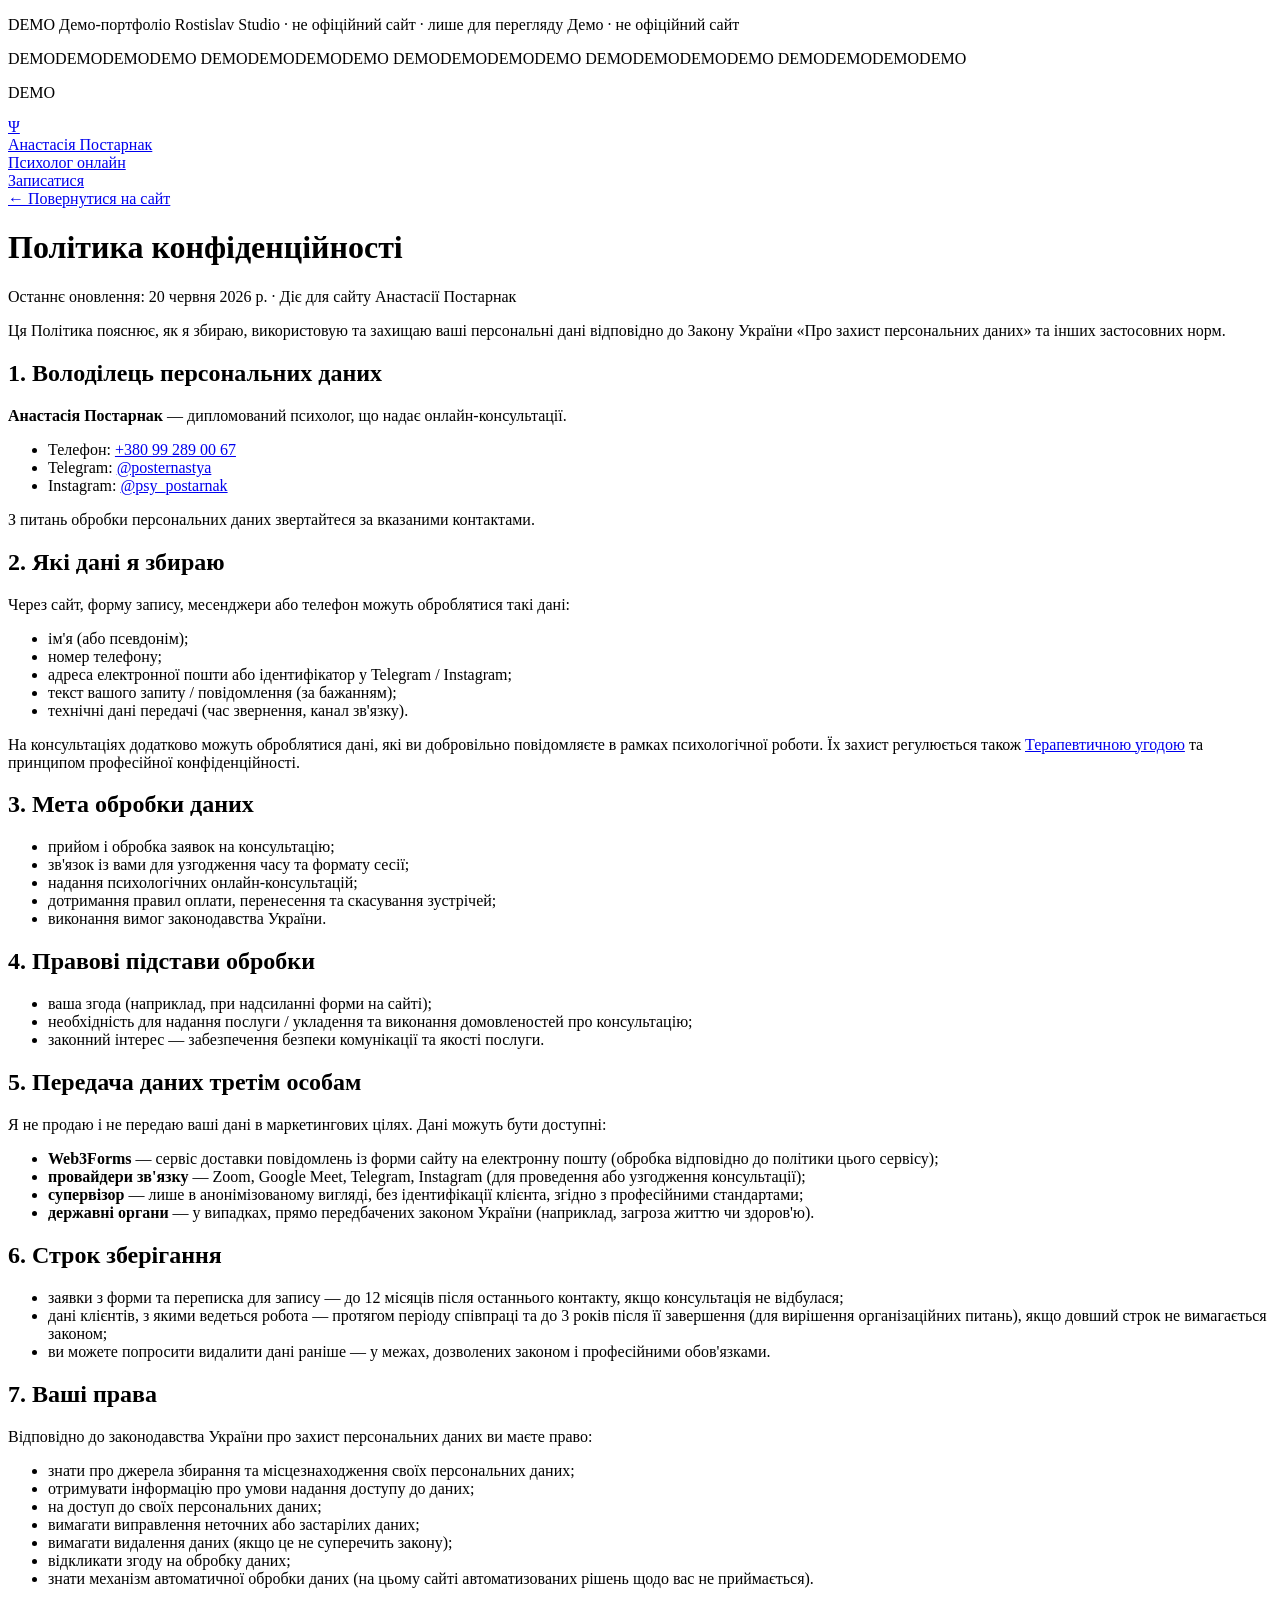
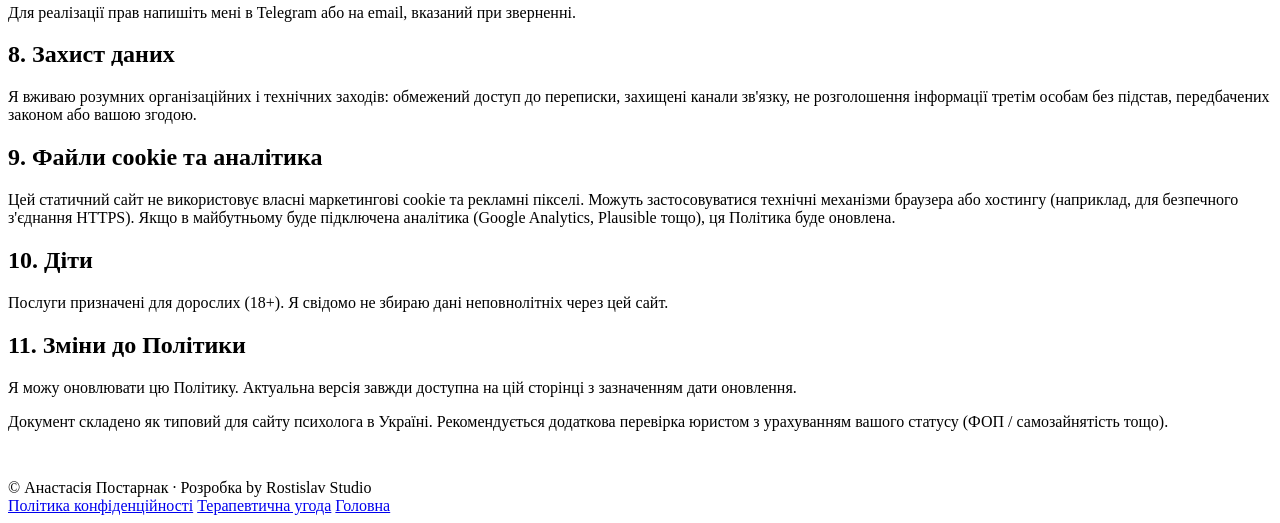
==== polityka-konfidentsiynosti.html @ f5be7ec6 "first psi" ====
<!DOCTYPE html>
<html lang="uk">
<head>
  <meta charset="UTF-8">
  <meta name="viewport" content="width=device-width, initial-scale=1.0, viewport-fit=cover">
  <meta name="description" content="Політика конфіденційності та обробки персональних даних — Анастасія Постарнак, психолог онлайн.">
  <!-- ROSTISLAV-STUDIO:DEMO:START -->
  <meta name="robots" content="noindex, nofollow">
  <!-- ROSTISLAV-STUDIO:DEMO:END -->
  <meta name="robots" content="index, follow">
  <link rel="canonical" href="https://postarnak-psychology.com/ua/polityka-konfidentsiynosti.html">
  <meta name="theme-color" content="#E8D9C8">
  <title>Політика конфіденційності — Анастасія Постарнак</title>
  <link rel="icon" href="assets/favicon.svg" type="image/svg+xml">
  <link rel="preconnect" href="https://fonts.googleapis.com">
  <link rel="preconnect" href="https://fonts.gstatic.com" crossorigin>
  <link href="https://fonts.googleapis.com/css2?family=Cormorant+Garamond:ital,wght@0,500;0,600;0,700;1,500&family=Manrope:wght@400;500;600;700&display=swap" rel="stylesheet">
  <link rel="stylesheet" href="css/styles.css">
</head>
<body>
  <!-- ROSTISLAV-STUDIO:DEMO:START -->
  <div class="demo-bar" role="status" aria-live="polite">
    <p class="demo-bar__inner container">
      <span class="demo-bar__badge">DEMO</span>
      <span class="demo-bar__full">Демо-портфоліо Rostislav Studio · не офіційний сайт · лише для перегляду</span>
      <span class="demo-bar__short">Демо · не офіційний сайт</span>
    </p>
  </div>
  <div class="demo-watermark" aria-hidden="true">
    <div class="demo-watermark__grid">
      <span>DEMO</span><span>DEMO</span><span>DEMO</span><span>DEMO</span>
      <span>DEMO</span><span>DEMO</span><span>DEMO</span><span>DEMO</span>
      <span>DEMO</span><span>DEMO</span><span>DEMO</span><span>DEMO</span>
      <span>DEMO</span><span>DEMO</span><span>DEMO</span><span>DEMO</span>
      <span>DEMO</span><span>DEMO</span><span>DEMO</span><span>DEMO</span>
    </div>
    <p class="demo-watermark__center">DEMO</p>
  </div>
  <!-- ROSTISLAV-STUDIO:DEMO:END -->
  <header class="nav is-scrolled" id="nav">
    <div class="container nav__inner">
      <a href="index.html" class="nav__brand" aria-label="На головну">
        <div class="nav__logo">Ψ</div>
        <div>
          <div class="nav__name">Анастасія Постарнак</div>
          <div class="nav__role">Психолог онлайн</div>
        </div>
      </a>
      <a href="index.html#booking" class="nav__cta">Записатися</a>
    </div>
  </header>

  <main class="legal-page">
    <div class="container legal-doc">
      <a href="index.html" class="legal-back">← Повернутися на сайт</a>
      <h1>Політика конфіденційності</h1>
      <p class="legal-doc__meta">Останнє оновлення: 20 червня 2026 р. · Діє для сайту Анастасії Постарнак</p>

      <p>Ця Політика пояснює, як я збираю, використовую та захищаю ваші персональні дані відповідно до Закону України «Про захист персональних даних» та інших застосовних норм.</p>

      <h2>1. Володілець персональних даних</h2>
      <p><strong>Анастасія Постарнак</strong> — дипломований психолог, що надає онлайн-консультації.</p>
      <ul>
        <li>Телефон: <a href="tel:+380992899067" class="social-link">+380 99 289 00 67</a></li>
        <li>Telegram: <a href="https://t.me/posternastya" class="social-link" target="_blank" rel="noopener noreferrer">@posternastya</a></li>
        <li>Instagram: <a href="https://instagram.com/psy_postarnak" class="social-link" target="_blank" rel="noopener noreferrer">@psy_postarnak</a></li>
      </ul>
      <p>З питань обробки персональних даних звертайтеся за вказаними контактами.</p>

      <h2>2. Які дані я збираю</h2>
      <p>Через сайт, форму запису, месенджери або телефон можуть оброблятися такі дані:</p>
      <ul>
        <li>ім'я (або псевдонім);</li>
        <li>номер телефону;</li>
        <li>адреса електронної пошти або ідентифікатор у Telegram / Instagram;</li>
        <li>текст вашого запиту / повідомлення (за бажанням);</li>
        <li>технічні дані передачі (час звернення, канал зв'язку).</li>
      </ul>
      <p>На консультаціях додатково можуть оброблятися дані, які ви добровільно повідомляєте в рамках психологічної роботи. Їх захист регулюється також <a href="terapevtychna-ugoda.html" class="social-link">Терапевтичною угодою</a> та принципом професійної конфіденційності.</p>

      <h2>3. Мета обробки даних</h2>
      <ul>
        <li>прийом і обробка заявок на консультацію;</li>
        <li>зв'язок із вами для узгодження часу та формату сесії;</li>
        <li>надання психологічних онлайн-консультацій;</li>
        <li>дотримання правил оплати, перенесення та скасування зустрічей;</li>
        <li>виконання вимог законодавства України.</li>
      </ul>

      <h2>4. Правові підстави обробки</h2>
      <ul>
        <li>ваша згода (наприклад, при надсиланні форми на сайті);</li>
        <li>необхідність для надання послуги / укладення та виконання домовленостей про консультацію;</li>
        <li>законний інтерес — забезпечення безпеки комунікації та якості послуги.</li>
      </ul>

      <h2>5. Передача даних третім особам</h2>
      <p>Я не продаю і не передаю ваші дані в маркетингових цілях. Дані можуть бути доступні:</p>
      <ul>
        <li><strong>Web3Forms</strong> — сервіс доставки повідомлень із форми сайту на електронну пошту (обробка відповідно до політики цього сервісу);</li>
        <li><strong>провайдери зв'язку</strong> — Zoom, Google Meet, Telegram, Instagram (для проведення або узгодження консультації);</li>
        <li><strong>супервізор</strong> — лише в анонімізованому вигляді, без ідентифікації клієнта, згідно з професійними стандартами;</li>
        <li><strong>державні органи</strong> — у випадках, прямо передбачених законом України (наприклад, загроза життю чи здоров'ю).</li>
      </ul>

      <h2>6. Строк зберігання</h2>
      <ul>
        <li>заявки з форми та переписка для запису — до 12 місяців після останнього контакту, якщо консультація не відбулася;</li>
        <li>дані клієнтів, з якими ведеться робота — протягом періоду співпраці та до 3 років після її завершення (для вирішення організаційних питань), якщо довший строк не вимагається законом;</li>
        <li>ви можете попросити видалити дані раніше — у межах, дозволених законом і професійними обов'язками.</li>
      </ul>

      <h2>7. Ваші права</h2>
      <p>Відповідно до законодавства України про захист персональних даних ви маєте право:</p>
      <ul>
        <li>знати про джерела збирання та місцезнаходження своїх персональних даних;</li>
        <li>отримувати інформацію про умови надання доступу до даних;</li>
        <li>на доступ до своїх персональних даних;</li>
        <li>вимагати виправлення неточних або застарілих даних;</li>
        <li>вимагати видалення даних (якщо це не суперечить закону);</li>
        <li>відкликати згоду на обробку даних;</li>
        <li>знати механізм автоматичної обробки даних (на цьому сайті автоматизованих рішень щодо вас не приймається).</li>
      </ul>
      <p>Для реалізації прав напишіть мені в Telegram або на email, вказаний при зверненні.</p>

      <h2>8. Захист даних</h2>
      <p>Я вживаю розумних організаційних і технічних заходів: обмежений доступ до переписки, захищені канали зв'язку, не розголошення інформації третім особам без підстав, передбачених законом або вашою згодою.</p>

      <h2>9. Файли cookie та аналітика</h2>
      <p>Цей статичний сайт не використовує власні маркетингові cookie та рекламні пікселі. Можуть застосовуватися технічні механізми браузера або хостингу (наприклад, для безпечного з'єднання HTTPS). Якщо в майбутньому буде підключена аналітика (Google Analytics, Plausible тощо), ця Політика буде оновлена.</p>

      <h2>10. Діти</h2>
      <p>Послуги призначені для дорослих (18+). Я свідомо не збираю дані неповнолітніх через цей сайт.</p>

      <h2>11. Зміни до Політики</h2>
      <p>Я можу оновлювати цю Політику. Актуальна версія завжди доступна на цій сторінці з зазначенням дати оновлення.</p>

      <p class="legal-doc__note">Документ складено як типовий для сайту психолога в Україні. Рекомендується додаткова перевірка юристом з урахуванням вашого статусу (ФОП / самозайнятість тощо).</p>
    </div>
  </main>

  <footer class="footer">
    <div class="container footer__bottom" style="margin-top:0; border-top:none; padding-top:2rem;">
      <span>© <span id="year"></span> Анастасія Постарнак<!-- ROSTISLAV-STUDIO:DEVELOPER-CREDIT:START --> · Розробка by Rostislav Studio<!-- ROSTISLAV-STUDIO:DEVELOPER-CREDIT:END --></span>
      <div class="footer__legal">
        <a href="polityka-konfidentsiynosti.html">Політика конфіденційності</a>
        <a href="terapevtychna-ugoda.html">Терапевтична угода</a>
        <a href="index.html">Головна</a>
      </div>
    </div>
  </footer>

  <script src="js/main.js" defer></script>
</body>
</html>
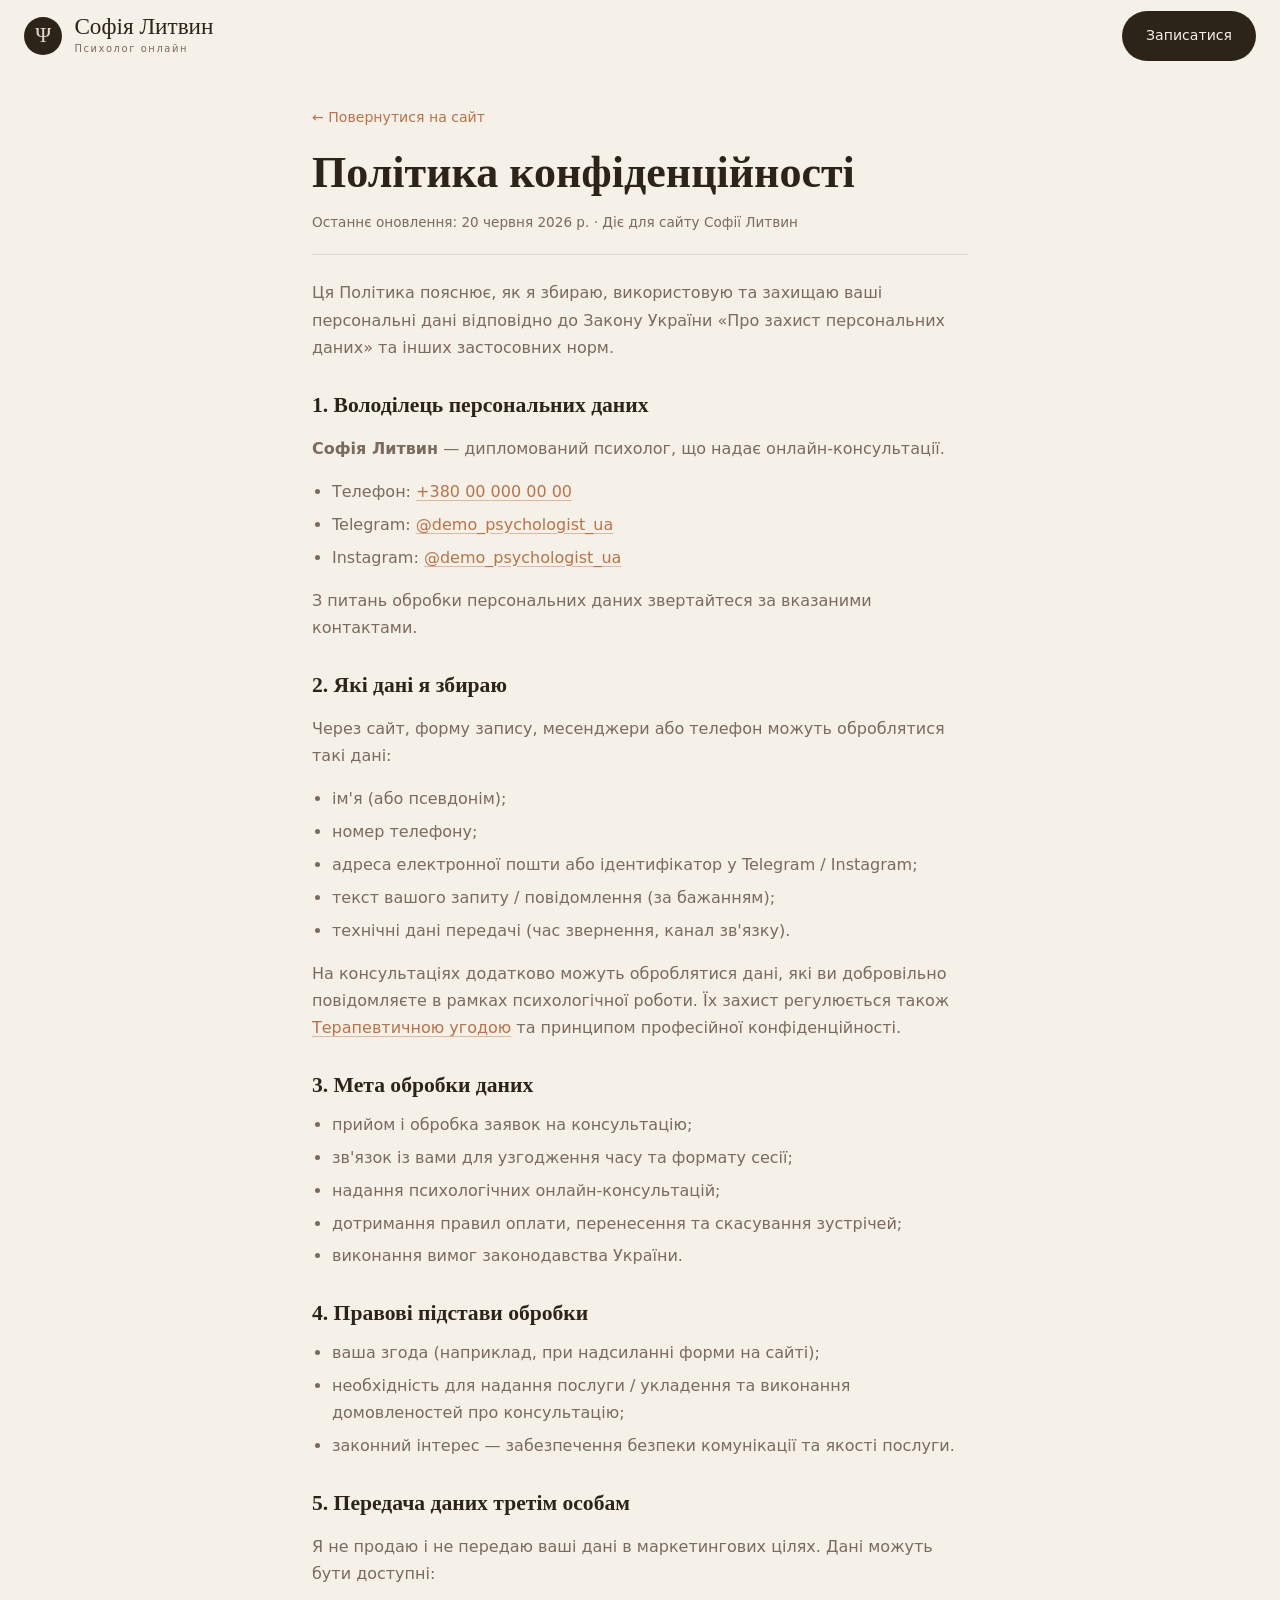
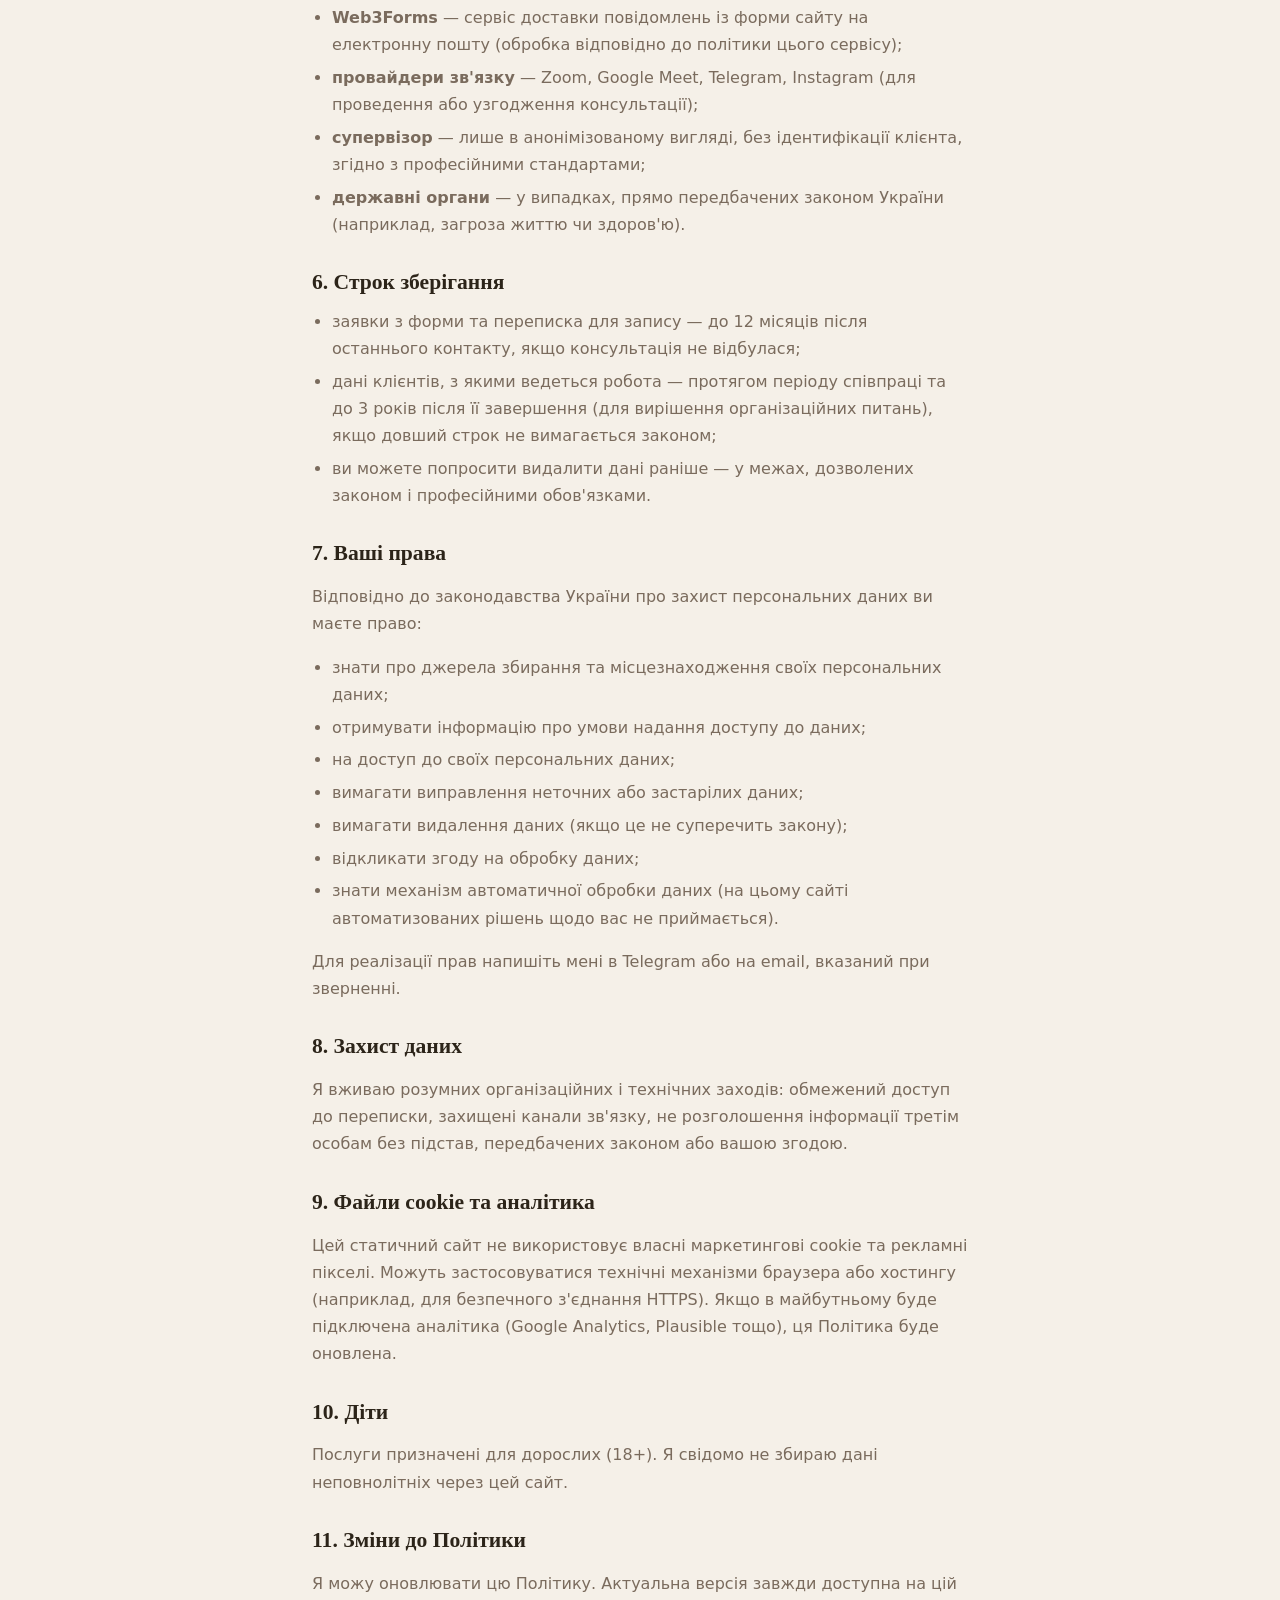
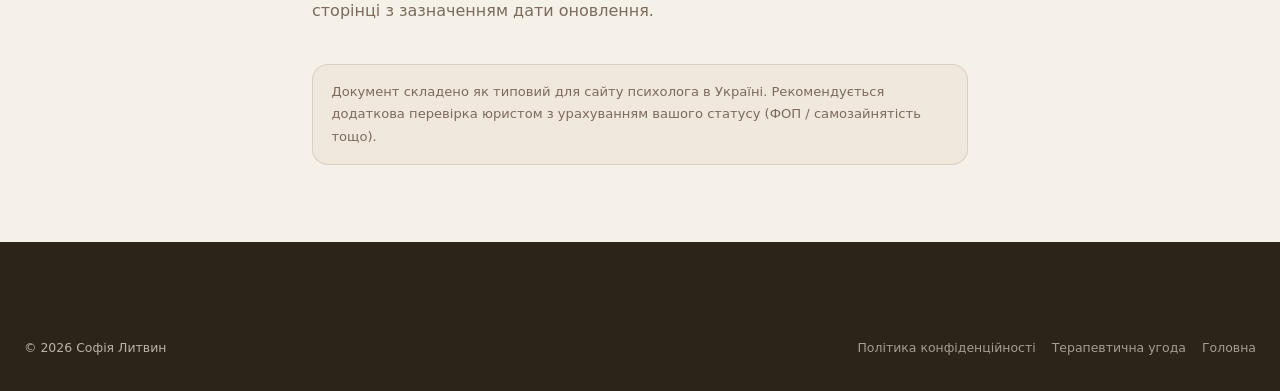
==== commit c0ba6341: "demo" ====
--- a/polityka-konfidentsiynosti.html
+++ b/polityka-konfidentsiynosti.html
@@ -1,155 +1,133 @@
-<!DOCTYPE html>
-<html lang="uk">
-<head>
-  <meta charset="UTF-8">
-  <meta name="viewport" content="width=device-width, initial-scale=1.0, viewport-fit=cover">
-  <meta name="description" content="Політика конфіденційності та обробки персональних даних — Анастасія Постарнак, психолог онлайн.">
-  <!-- ROSTISLAV-STUDIO:DEMO:START -->
-  <meta name="robots" content="noindex, nofollow">
-  <!-- ROSTISLAV-STUDIO:DEMO:END -->
-  <meta name="robots" content="index, follow">
-  <link rel="canonical" href="https://postarnak-psychology.com/ua/polityka-konfidentsiynosti.html">
-  <meta name="theme-color" content="#E8D9C8">
-  <title>Політика конфіденційності — Анастасія Постарнак</title>
-  <link rel="icon" href="assets/favicon.svg" type="image/svg+xml">
-  <link rel="preconnect" href="https://fonts.googleapis.com">
-  <link rel="preconnect" href="https://fonts.gstatic.com" crossorigin>
-  <link href="https://fonts.googleapis.com/css2?family=Cormorant+Garamond:ital,wght@0,500;0,600;0,700;1,500&family=Manrope:wght@400;500;600;700&display=swap" rel="stylesheet">
-  <link rel="stylesheet" href="css/styles.css">
-</head>
-<body>
-  <!-- ROSTISLAV-STUDIO:DEMO:START -->
-  <div class="demo-bar" role="status" aria-live="polite">
-    <p class="demo-bar__inner container">
-      <span class="demo-bar__badge">DEMO</span>
-      <span class="demo-bar__full">Демо-портфоліо Rostislav Studio · не офіційний сайт · лише для перегляду</span>
-      <span class="demo-bar__short">Демо · не офіційний сайт</span>
-    </p>
-  </div>
-  <div class="demo-watermark" aria-hidden="true">
-    <div class="demo-watermark__grid">
-      <span>DEMO</span><span>DEMO</span><span>DEMO</span><span>DEMO</span>
-      <span>DEMO</span><span>DEMO</span><span>DEMO</span><span>DEMO</span>
-      <span>DEMO</span><span>DEMO</span><span>DEMO</span><span>DEMO</span>
-      <span>DEMO</span><span>DEMO</span><span>DEMO</span><span>DEMO</span>
-      <span>DEMO</span><span>DEMO</span><span>DEMO</span><span>DEMO</span>
-    </div>
-    <p class="demo-watermark__center">DEMO</p>
-  </div>
-  <!-- ROSTISLAV-STUDIO:DEMO:END -->
-  <header class="nav is-scrolled" id="nav">
-    <div class="container nav__inner">
-      <a href="index.html" class="nav__brand" aria-label="На головну">
-        <div class="nav__logo">Ψ</div>
-        <div>
-          <div class="nav__name">Анастасія Постарнак</div>
-          <div class="nav__role">Психолог онлайн</div>
-        </div>
-      </a>
-      <a href="index.html#booking" class="nav__cta">Записатися</a>
-    </div>
-  </header>
-
-  <main class="legal-page">
-    <div class="container legal-doc">
-      <a href="index.html" class="legal-back">← Повернутися на сайт</a>
-      <h1>Політика конфіденційності</h1>
-      <p class="legal-doc__meta">Останнє оновлення: 20 червня 2026 р. · Діє для сайту Анастасії Постарнак</p>
-
-      <p>Ця Політика пояснює, як я збираю, використовую та захищаю ваші персональні дані відповідно до Закону України «Про захист персональних даних» та інших застосовних норм.</p>
-
-      <h2>1. Володілець персональних даних</h2>
-      <p><strong>Анастасія Постарнак</strong> — дипломований психолог, що надає онлайн-консультації.</p>
-      <ul>
-        <li>Телефон: <a href="tel:+380992899067" class="social-link">+380 99 289 00 67</a></li>
-        <li>Telegram: <a href="https://t.me/posternastya" class="social-link" target="_blank" rel="noopener noreferrer">@posternastya</a></li>
-        <li>Instagram: <a href="https://instagram.com/psy_postarnak" class="social-link" target="_blank" rel="noopener noreferrer">@psy_postarnak</a></li>
-      </ul>
-      <p>З питань обробки персональних даних звертайтеся за вказаними контактами.</p>
-
-      <h2>2. Які дані я збираю</h2>
-      <p>Через сайт, форму запису, месенджери або телефон можуть оброблятися такі дані:</p>
-      <ul>
-        <li>ім'я (або псевдонім);</li>
-        <li>номер телефону;</li>
-        <li>адреса електронної пошти або ідентифікатор у Telegram / Instagram;</li>
-        <li>текст вашого запиту / повідомлення (за бажанням);</li>
-        <li>технічні дані передачі (час звернення, канал зв'язку).</li>
-      </ul>
-      <p>На консультаціях додатково можуть оброблятися дані, які ви добровільно повідомляєте в рамках психологічної роботи. Їх захист регулюється також <a href="terapevtychna-ugoda.html" class="social-link">Терапевтичною угодою</a> та принципом професійної конфіденційності.</p>
-
-      <h2>3. Мета обробки даних</h2>
-      <ul>
-        <li>прийом і обробка заявок на консультацію;</li>
-        <li>зв'язок із вами для узгодження часу та формату сесії;</li>
-        <li>надання психологічних онлайн-консультацій;</li>
-        <li>дотримання правил оплати, перенесення та скасування зустрічей;</li>
-        <li>виконання вимог законодавства України.</li>
-      </ul>
-
-      <h2>4. Правові підстави обробки</h2>
-      <ul>
-        <li>ваша згода (наприклад, при надсиланні форми на сайті);</li>
-        <li>необхідність для надання послуги / укладення та виконання домовленостей про консультацію;</li>
-        <li>законний інтерес — забезпечення безпеки комунікації та якості послуги.</li>
-      </ul>
-
-      <h2>5. Передача даних третім особам</h2>
-      <p>Я не продаю і не передаю ваші дані в маркетингових цілях. Дані можуть бути доступні:</p>
-      <ul>
-        <li><strong>Web3Forms</strong> — сервіс доставки повідомлень із форми сайту на електронну пошту (обробка відповідно до політики цього сервісу);</li>
-        <li><strong>провайдери зв'язку</strong> — Zoom, Google Meet, Telegram, Instagram (для проведення або узгодження консультації);</li>
-        <li><strong>супервізор</strong> — лише в анонімізованому вигляді, без ідентифікації клієнта, згідно з професійними стандартами;</li>
-        <li><strong>державні органи</strong> — у випадках, прямо передбачених законом України (наприклад, загроза життю чи здоров'ю).</li>
-      </ul>
-
-      <h2>6. Строк зберігання</h2>
-      <ul>
-        <li>заявки з форми та переписка для запису — до 12 місяців після останнього контакту, якщо консультація не відбулася;</li>
-        <li>дані клієнтів, з якими ведеться робота — протягом періоду співпраці та до 3 років після її завершення (для вирішення організаційних питань), якщо довший строк не вимагається законом;</li>
-        <li>ви можете попросити видалити дані раніше — у межах, дозволених законом і професійними обов'язками.</li>
-      </ul>
-
-      <h2>7. Ваші права</h2>
-      <p>Відповідно до законодавства України про захист персональних даних ви маєте право:</p>
-      <ul>
-        <li>знати про джерела збирання та місцезнаходження своїх персональних даних;</li>
-        <li>отримувати інформацію про умови надання доступу до даних;</li>
-        <li>на доступ до своїх персональних даних;</li>
-        <li>вимагати виправлення неточних або застарілих даних;</li>
-        <li>вимагати видалення даних (якщо це не суперечить закону);</li>
-        <li>відкликати згоду на обробку даних;</li>
-        <li>знати механізм автоматичної обробки даних (на цьому сайті автоматизованих рішень щодо вас не приймається).</li>
-      </ul>
-      <p>Для реалізації прав напишіть мені в Telegram або на email, вказаний при зверненні.</p>
-
-      <h2>8. Захист даних</h2>
-      <p>Я вживаю розумних організаційних і технічних заходів: обмежений доступ до переписки, захищені канали зв'язку, не розголошення інформації третім особам без підстав, передбачених законом або вашою згодою.</p>
-
-      <h2>9. Файли cookie та аналітика</h2>
-      <p>Цей статичний сайт не використовує власні маркетингові cookie та рекламні пікселі. Можуть застосовуватися технічні механізми браузера або хостингу (наприклад, для безпечного з'єднання HTTPS). Якщо в майбутньому буде підключена аналітика (Google Analytics, Plausible тощо), ця Політика буде оновлена.</p>
-
-      <h2>10. Діти</h2>
-      <p>Послуги призначені для дорослих (18+). Я свідомо не збираю дані неповнолітніх через цей сайт.</p>
-
-      <h2>11. Зміни до Політики</h2>
-      <p>Я можу оновлювати цю Політику. Актуальна версія завжди доступна на цій сторінці з зазначенням дати оновлення.</p>
-
-      <p class="legal-doc__note">Документ складено як типовий для сайту психолога в Україні. Рекомендується додаткова перевірка юристом з урахуванням вашого статусу (ФОП / самозайнятість тощо).</p>
-    </div>
-  </main>
-
-  <footer class="footer">
-    <div class="container footer__bottom" style="margin-top:0; border-top:none; padding-top:2rem;">
-      <span>© <span id="year"></span> Анастасія Постарнак<!-- ROSTISLAV-STUDIO:DEVELOPER-CREDIT:START --> · Розробка by Rostislav Studio<!-- ROSTISLAV-STUDIO:DEVELOPER-CREDIT:END --></span>
-      <div class="footer__legal">
-        <a href="polityka-konfidentsiynosti.html">Політика конфіденційності</a>
-        <a href="terapevtychna-ugoda.html">Терапевтична угода</a>
-        <a href="index.html">Головна</a>
-      </div>
-    </div>
-  </footer>
-
-  <script src="js/main.js" defer></script>
-</body>
+<!DOCTYPE html>
+<html lang="uk">
+<head>
+  <meta charset="UTF-8">
+  <meta name="viewport" content="width=device-width, initial-scale=1.0, viewport-fit=cover">
+  <meta name="description" content="Політика конфіденційності та обробки персональних даних — Софія Литвин, психолог онлайн.">
+    <meta name="robots" content="index, follow">
+  <link rel="canonical" href="https://demo-psychologist.example.com/polityka-konfidentsiynosti.html">
+  <meta name="theme-color" content="#E8D9C8">
+  <title>Політика конфіденційності — Софія Литвин</title>
+  <link rel="icon" href="assets/favicon.svg" type="image/svg+xml">
+  <link rel="preconnect" href="https://fonts.googleapis.com">
+  <link rel="preconnect" href="https://fonts.gstatic.com" crossorigin>
+  <link href="https://fonts.googleapis.com/css2?family=Cormorant+Garamond:ital,wght@0,500;0,600;0,700;1,500&family=Manrope:wght@400;500;600;700&display=swap" rel="stylesheet">
+  <link rel="stylesheet" href="css/styles.css">
+</head>
+<body>
+    <header class="nav is-scrolled" id="nav">
+    <div class="container nav__inner">
+      <a href="index.html" class="nav__brand" aria-label="На головну">
+        <div class="nav__logo">Ψ</div>
+        <div>
+          <div class="nav__name">Софія Литвин</div>
+          <div class="nav__role">Психолог онлайн</div>
+        </div>
+      </a>
+      <a href="index.html#booking" class="nav__cta">Записатися</a>
+    </div>
+  </header>
+
+  <main class="legal-page">
+    <div class="container legal-doc">
+      <a href="index.html" class="legal-back">← Повернутися на сайт</a>
+      <h1>Політика конфіденційності</h1>
+      <p class="legal-doc__meta">Останнє оновлення: 20 червня 2026 р. · Діє для сайту Софії Литвин</p>
+
+      <p>Ця Політика пояснює, як я збираю, використовую та захищаю ваші персональні дані відповідно до Закону України «Про захист персональних даних» та інших застосовних норм.</p>
+
+      <h2>1. Володілець персональних даних</h2>
+      <p><strong>Софія Литвин</strong> — дипломований психолог, що надає онлайн-консультації.</p>
+      <ul>
+        <li>Телефон: <a href="tel:+380000000000" class="social-link">+380 00 000 00 00</a></li>
+        <li>Telegram: <a href="https://t.me/demo_psychologist_ua" class="social-link" target="_blank" rel="noopener noreferrer">@demo_psychologist_ua</a></li>
+        <li>Instagram: <a href="https://instagram.com/demo_psychologist_ua" class="social-link" target="_blank" rel="noopener noreferrer">@demo_psychologist_ua</a></li>
+      </ul>
+      <p>З питань обробки персональних даних звертайтеся за вказаними контактами.</p>
+
+      <h2>2. Які дані я збираю</h2>
+      <p>Через сайт, форму запису, месенджери або телефон можуть оброблятися такі дані:</p>
+      <ul>
+        <li>ім'я (або псевдонім);</li>
+        <li>номер телефону;</li>
+        <li>адреса електронної пошти або ідентифікатор у Telegram / Instagram;</li>
+        <li>текст вашого запиту / повідомлення (за бажанням);</li>
+        <li>технічні дані передачі (час звернення, канал зв'язку).</li>
+      </ul>
+      <p>На консультаціях додатково можуть оброблятися дані, які ви добровільно повідомляєте в рамках психологічної роботи. Їх захист регулюється також <a href="terapevtychna-ugoda.html" class="social-link">Терапевтичною угодою</a> та принципом професійної конфіденційності.</p>
+
+      <h2>3. Мета обробки даних</h2>
+      <ul>
+        <li>прийом і обробка заявок на консультацію;</li>
+        <li>зв'язок із вами для узгодження часу та формату сесії;</li>
+        <li>надання психологічних онлайн-консультацій;</li>
+        <li>дотримання правил оплати, перенесення та скасування зустрічей;</li>
+        <li>виконання вимог законодавства України.</li>
+      </ul>
+
+      <h2>4. Правові підстави обробки</h2>
+      <ul>
+        <li>ваша згода (наприклад, при надсиланні форми на сайті);</li>
+        <li>необхідність для надання послуги / укладення та виконання домовленостей про консультацію;</li>
+        <li>законний інтерес — забезпечення безпеки комунікації та якості послуги.</li>
+      </ul>
+
+      <h2>5. Передача даних третім особам</h2>
+      <p>Я не продаю і не передаю ваші дані в маркетингових цілях. Дані можуть бути доступні:</p>
+      <ul>
+        <li><strong>Web3Forms</strong> — сервіс доставки повідомлень із форми сайту на електронну пошту (обробка відповідно до політики цього сервісу);</li>
+        <li><strong>провайдери зв'язку</strong> — Zoom, Google Meet, Telegram, Instagram (для проведення або узгодження консультації);</li>
+        <li><strong>супервізор</strong> — лише в анонімізованому вигляді, без ідентифікації клієнта, згідно з професійними стандартами;</li>
+        <li><strong>державні органи</strong> — у випадках, прямо передбачених законом України (наприклад, загроза життю чи здоров'ю).</li>
+      </ul>
+
+      <h2>6. Строк зберігання</h2>
+      <ul>
+        <li>заявки з форми та переписка для запису — до 12 місяців після останнього контакту, якщо консультація не відбулася;</li>
+        <li>дані клієнтів, з якими ведеться робота — протягом періоду співпраці та до 3 років після її завершення (для вирішення організаційних питань), якщо довший строк не вимагається законом;</li>
+        <li>ви можете попросити видалити дані раніше — у межах, дозволених законом і професійними обов'язками.</li>
+      </ul>
+
+      <h2>7. Ваші права</h2>
+      <p>Відповідно до законодавства України про захист персональних даних ви маєте право:</p>
+      <ul>
+        <li>знати про джерела збирання та місцезнаходження своїх персональних даних;</li>
+        <li>отримувати інформацію про умови надання доступу до даних;</li>
+        <li>на доступ до своїх персональних даних;</li>
+        <li>вимагати виправлення неточних або застарілих даних;</li>
+        <li>вимагати видалення даних (якщо це не суперечить закону);</li>
+        <li>відкликати згоду на обробку даних;</li>
+        <li>знати механізм автоматичної обробки даних (на цьому сайті автоматизованих рішень щодо вас не приймається).</li>
+      </ul>
+      <p>Для реалізації прав напишіть мені в Telegram або на email, вказаний при зверненні.</p>
+
+      <h2>8. Захист даних</h2>
+      <p>Я вживаю розумних організаційних і технічних заходів: обмежений доступ до переписки, захищені канали зв'язку, не розголошення інформації третім особам без підстав, передбачених законом або вашою згодою.</p>
+
+      <h2>9. Файли cookie та аналітика</h2>
+      <p>Цей статичний сайт не використовує власні маркетингові cookie та рекламні пікселі. Можуть застосовуватися технічні механізми браузера або хостингу (наприклад, для безпечного з'єднання HTTPS). Якщо в майбутньому буде підключена аналітика (Google Analytics, Plausible тощо), ця Політика буде оновлена.</p>
+
+      <h2>10. Діти</h2>
+      <p>Послуги призначені для дорослих (18+). Я свідомо не збираю дані неповнолітніх через цей сайт.</p>
+
+      <h2>11. Зміни до Політики</h2>
+      <p>Я можу оновлювати цю Політику. Актуальна версія завжди доступна на цій сторінці з зазначенням дати оновлення.</p>
+
+      <p class="legal-doc__note">Документ складено як типовий для сайту психолога в Україні. Рекомендується додаткова перевірка юристом з урахуванням вашого статусу (ФОП / самозайнятість тощо).</p>
+    </div>
+  </main>
+
+  <footer class="footer">
+    <div class="container footer__bottom" style="margin-top:0; border-top:none; padding-top:2rem;">
+      <span>© <span id="year"></span> Софія Литвин</span>
+      <div class="footer__legal">
+        <a href="polityka-konfidentsiynosti.html">Політика конфіденційності</a>
+        <a href="terapevtychna-ugoda.html">Терапевтична угода</a>
+        <a href="index.html">Головна</a>
+      </div>
+    </div>
+  </footer>
+
+  <script src="js/main.js" defer></script>
+</body>
 </html>
--- a/css/styles.css
+++ b/css/styles.css
@@ -0,0 +1,1560 @@
+/* Palette from business card: beige + chocolate brown */
+:root {
+  --bg: #E8D9C8;
+  --bg-light: #F5F0E8;
+  --bg-deep: #D4C4B0;
+  --bg-card: #FAF7F2;
+  --text: #4A3C2F;
+  --text-dark: #2C2419;
+  --text-muted: #7A6B5D;
+  --accent: #8B6F5C;
+  --accent-warm: #B8734A;
+  --accent-dark: #5C4A3A;
+  --line: rgba(74, 60, 47, 0.14);
+  --shadow: 0 24px 60px rgba(44, 36, 25, 0.12);
+  --shadow-soft: 0 12px 32px rgba(44, 36, 25, 0.08);
+  --radius: 24px;
+  --radius-sm: 16px;
+  --font-display: "Cormorant Garamond", Georgia, serif;
+  --font-body: "Manrope", system-ui, sans-serif;
+  --gutter: 24px;
+  --nav-h: 72px;
+  --ticker-h: 3.1rem;
+  --max: 1280px;
+}
+
+@media (max-width: 1024px) { :root { --gutter: 20px; } }
+@media (max-width: 768px) { :root { --nav-h: 60px; } }
+@media (max-width: 480px) { :root { --gutter: 18px; } }
+
+*, *::before, *::after { box-sizing: border-box; }
+html {
+  scroll-behavior: smooth;
+  cursor: url("../assets/cursor-psi.svg") 10 10, auto;
+}
+body {
+  margin: 0;
+  font-family: var(--font-body);
+  font-size: 16px;
+  line-height: 1.65;
+  color: var(--text);
+  background: var(--bg-light);
+  overflow-x: hidden;
+}
+img, video { max-width: 100%; display: block; }
+a { color: inherit; text-decoration: none; }
+button, input, select, textarea { font: inherit; }
+button { border: none; background: none; }
+a,
+button,
+.btn,
+[data-scroll],
+.channel-card,
+.contact-chip,
+.footer__contact-link,
+.faq__question,
+.nav__burger {
+  cursor: url("../assets/cursor-psi.svg") 10 10, pointer;
+}
+input,
+textarea,
+select {
+  cursor: text;
+}
+.brand-icon {
+  display: block;
+  width: 100%;
+  height: 100%;
+  object-fit: contain;
+}
+.social-link {
+  color: var(--accent-warm);
+  text-decoration: underline;
+  text-decoration-color: rgba(184, 115, 74, 0.45);
+  text-underline-offset: 0.18em;
+  transition: color 0.2s ease, text-decoration-color 0.2s ease;
+}
+.social-link:hover {
+  color: var(--accent-dark);
+  text-decoration-color: currentColor;
+}
+
+.container {
+  width: min(var(--max), 100%);
+  margin-inline: auto;
+  padding-inline: max(var(--gutter), env(safe-area-inset-left, 0px)) max(var(--gutter), env(safe-area-inset-right, 0px));
+}
+
+.eyebrow {
+  display: inline-block;
+  font-size: 0.72rem;
+  letter-spacing: 0.22em;
+  text-transform: uppercase;
+  color: var(--accent);
+  margin-bottom: 0.75rem;
+}
+
+.section-title {
+  font-family: var(--font-display);
+  font-size: clamp(2.5rem, 5vw, 4.25rem);
+  line-height: 0.95;
+  letter-spacing: -0.03em;
+  color: var(--text-dark);
+  margin: 0 0 1rem;
+}
+
+.section-lead {
+  font-size: clamp(1.05rem, 2vw, 1.25rem);
+  color: var(--text-muted);
+  max-width: 42rem;
+  margin: 0;
+}
+
+/* NAV */
+.nav {
+  position: fixed;
+  inset: 0 0 auto;
+  z-index: 1000;
+  height: var(--nav-h);
+  transition: background 0.35s ease, box-shadow 0.35s ease, border-color 0.35s ease;
+}
+.nav.is-scrolled {
+  background: rgba(245, 240, 232, 0.92);
+  backdrop-filter: blur(14px);
+  border-bottom: 1px solid var(--line);
+  box-shadow: var(--shadow-soft);
+}
+.nav__inner {
+  height: 100%;
+  display: flex;
+  align-items: center;
+  justify-content: space-between;
+  gap: 1rem;
+}
+.nav__brand {
+  display: flex;
+  align-items: center;
+  gap: 0.75rem;
+}
+.nav__logo {
+  width: 2.4rem;
+  height: 2.4rem;
+  border-radius: 50%;
+  background: var(--text-dark);
+  color: var(--bg);
+  display: grid;
+  place-items: center;
+  font-family: var(--font-display);
+  font-size: 1.35rem;
+}
+.nav__name {
+  font-family: var(--font-display);
+  font-size: 1.45rem;
+  line-height: 1;
+  color: var(--text-dark);
+}
+.nav__role {
+  font-size: 0.62rem;
+  letter-spacing: 0.16em;
+  color: var(--text-muted);
+  margin-top: 0.15rem;
+}
+.nav__links {
+  display: none;
+  align-items: center;
+  gap: 1.75rem;
+  font-size: 0.88rem;
+}
+.nav__links a {
+  color: var(--text-muted);
+  transition: color 0.2s;
+}
+.nav__links a {
+  position: relative;
+  padding-bottom: 0.2rem;
+}
+.nav__links a::after {
+  content: "";
+  position: absolute;
+  left: 0;
+  bottom: 0;
+  width: 100%;
+  height: 1px;
+  background: var(--accent-warm);
+  transform: scaleX(0);
+  transform-origin: left;
+  transition: transform 0.25s ease;
+}
+.nav__links a:hover::after,
+.nav__links a.is-active::after { transform: scaleX(1); }
+.nav__links a:hover,
+.nav__links a.is-active { color: var(--accent-dark); }
+.nav__brand:hover .nav__name { color: var(--accent-warm); }
+.nav__cta {
+  display: none;
+  padding: 0.85rem 1.5rem;
+  border-radius: 999px;
+  background: var(--text-dark);
+  color: var(--bg-light);
+  font-size: 0.88rem;
+  transition: transform 0.2s, background 0.2s;
+}
+.nav__cta:hover { background: var(--accent-dark); }
+.nav__cta:active { transform: scale(0.985); }
+.nav__burger {
+  display: grid;
+  place-items: center;
+  width: 2.5rem;
+  height: 2.5rem;
+  color: var(--text-dark);
+}
+.nav__mobile {
+  display: none;
+  position: fixed;
+  inset: var(--nav-h) 0 auto;
+  background: var(--bg-light);
+  border-bottom: 1px solid var(--line);
+  padding: 1.25rem var(--gutter) 1.75rem;
+  flex-direction: column;
+  gap: 0.75rem;
+}
+.nav__mobile.is-open { display: flex; }
+.nav__mobile a {
+  padding: 0.65rem 0;
+  font-size: 1.1rem;
+  color: var(--text-dark);
+}
+
+@media (min-width: 769px) {
+  .nav__links, .nav__cta { display: flex; }
+  .nav__burger, .nav__mobile { display: none !important; }
+}
+
+/* HERO — один экран: контент по центру, ticker внизу */
+.hero-screen {
+  position: relative;
+  isolation: isolate;
+  min-height: 100svh;
+  display: flex;
+  flex-direction: column;
+  overflow: hidden;
+  background:
+    radial-gradient(ellipse 70% 55% at 82% 42%, rgba(212, 196, 176, 0.45) 0%, transparent 68%),
+    radial-gradient(ellipse 50% 40% at 12% 88%, rgba(184, 115, 74, 0.08) 0%, transparent 70%),
+    linear-gradient(165deg, #FAF7F2 0%, #F0E8DC 55%, #E8D9C8 100%);
+}
+.hero-screen__bg {
+  position: absolute;
+  inset: 0;
+  width: 100%;
+  height: 100%;
+  object-fit: cover;
+  object-position: center 35%;
+  z-index: -2;
+}
+.hero-screen__overlay {
+  position: absolute;
+  inset: 0;
+  z-index: -1;
+  background:
+    linear-gradient(102deg, rgba(250, 247, 242, 0.94) 0%, rgba(250, 247, 242, 0.78) 38%, rgba(250, 247, 242, 0.42) 62%, rgba(250, 247, 242, 0.62) 100%),
+    radial-gradient(ellipse 70% 55% at 82% 42%, rgba(212, 196, 176, 0.28) 0%, transparent 68%),
+    linear-gradient(165deg, rgba(250, 247, 242, 0.35) 0%, rgba(240, 232, 220, 0.45) 55%, rgba(232, 217, 200, 0.55) 100%);
+}
+.hero {
+  position: relative;
+  flex: 1;
+  display: flex;
+  justify-content: center;
+  align-items: center;
+  min-height: 0;
+  padding-top: var(--nav-h);
+  padding-bottom: clamp(0.75rem, 2.5vh, 1.75rem);
+  overflow: hidden;
+}
+.hero__ambient {
+  position: absolute;
+  inset: 0;
+  pointer-events: none;
+  z-index: 0;
+}
+.hero__glow {
+  position: absolute;
+  right: 8%;
+  top: 18%;
+  width: min(42vw, 420px);
+  height: min(42vw, 420px);
+  border-radius: 50%;
+  background: radial-gradient(circle, rgba(184, 115, 74, 0.14) 0%, transparent 70%);
+  filter: blur(2px);
+}
+.hero__watermark {
+  position: absolute;
+  right: 4%;
+  bottom: 6%;
+  font-family: var(--font-display);
+  font-size: clamp(8rem, 18vw, 14rem);
+  line-height: 1;
+  color: rgba(74, 60, 47, 0.05);
+  user-select: none;
+}
+.hero__grid {
+  position: relative;
+  z-index: 1;
+  display: grid;
+  grid-template-columns: 1.05fr 0.95fr;
+  gap: clamp(1.5rem, 3vw, 3rem);
+  align-items: center;
+  width: min(var(--max), 100%);
+  margin-inline: auto;
+  padding-inline: max(var(--gutter), env(safe-area-inset-left, 0px)) max(var(--gutter), env(safe-area-inset-right, 0px));
+  padding-block: clamp(0.5rem, 2vh, 1rem);
+  box-sizing: border-box;
+}
+.hero__copy {
+  max-width: 34rem;
+}
+.hero__label {
+  display: inline-flex;
+  align-items: center;
+  gap: 0.75rem;
+  margin-bottom: 1rem;
+  font-size: 0.7rem;
+  letter-spacing: 0.2em;
+  text-transform: uppercase;
+  color: var(--accent);
+}
+.hero__label-line {
+  width: 2.5rem;
+  height: 1px;
+  background: var(--accent-warm);
+}
+.hero__title {
+  font-family: var(--font-display);
+  font-size: clamp(2rem, 3.4vw, 3.1rem);
+  line-height: 1.02;
+  letter-spacing: -0.025em;
+  color: var(--text-dark);
+  margin: 0 0 0.65rem;
+}
+.hero__title em {
+  font-style: italic;
+  color: var(--accent-warm);
+}
+.hero__tagline {
+  margin: 0 0 0.85rem;
+  font-family: var(--font-display);
+  font-size: clamp(1.15rem, 2vw, 1.5rem);
+  font-style: italic;
+  color: var(--text);
+  line-height: 1.25;
+}
+.hero__desc {
+  margin: 0 0 1.15rem;
+  font-size: clamp(0.9rem, 1.35vw, 1rem);
+  line-height: 1.55;
+  color: var(--text-muted);
+  max-width: 28rem;
+}
+.hero__actions {
+  display: flex;
+  flex-wrap: wrap;
+  gap: 0.65rem;
+  margin-bottom: 1rem;
+}
+.hero__actions .btn {
+  padding: 0.85rem 1.35rem;
+  font-size: 0.88rem;
+}
+.hero__trust {
+  display: flex;
+  flex-wrap: wrap;
+  gap: 0.5rem;
+  list-style: none;
+  margin: 0;
+  padding: 0;
+}
+.hero__trust li {
+  padding: 0.35rem 0.75rem;
+  border-radius: 999px;
+  background: rgba(250, 247, 242, 0.85);
+  border: 1px solid var(--line);
+  font-size: 0.72rem;
+  letter-spacing: 0.06em;
+  text-transform: uppercase;
+  color: var(--text-muted);
+  transition: border-color 0.25s ease, color 0.25s ease;
+}
+.hero__trust li:hover {
+  border-color: rgba(184, 115, 74, 0.45);
+  color: var(--text-dark);
+}
+.hero__visual {
+  display: flex;
+  justify-content: center;
+  align-items: center;
+  height: 100%;
+}
+.hero__frame {
+  position: relative;
+  width: min(100%, 340px);
+}
+.hero__frame-border {
+  position: absolute;
+  inset: -10px -14px 14px 14px;
+  border: 1px solid rgba(184, 115, 74, 0.35);
+  border-radius: 180px 180px 28px 28px;
+  pointer-events: none;
+  transition: transform 0.4s ease;
+}
+.hero__frame:hover .hero__frame-border {
+  transform: translate(4px, -4px);
+}
+.hero__portrait {
+  position: relative;
+  z-index: 1;
+  aspect-ratio: 4/5;
+  max-height: min(52vh, calc(100svh - var(--nav-h) - var(--ticker-h) - 8rem), 380px);
+  border-radius: 180px 180px 24px 24px;
+  overflow: hidden;
+  box-shadow:
+    0 28px 60px rgba(44, 36, 25, 0.16),
+    0 8px 20px rgba(44, 36, 25, 0.08);
+  transition: transform 0.4s ease, box-shadow 0.4s ease;
+}
+.hero__frame:hover .hero__portrait {
+  transform: translateY(-4px);
+  box-shadow:
+    0 36px 70px rgba(44, 36, 25, 0.2),
+    0 12px 28px rgba(44, 36, 25, 0.1);
+}
+.hero__portrait img {
+  width: 100%;
+  height: 100%;
+  object-fit: cover;
+  object-position: center 12%;
+}
+.hero__card {
+  position: absolute;
+  left: -1.25rem;
+  bottom: 1.5rem;
+  z-index: 2;
+  padding: 0.85rem 1.1rem;
+  border-radius: 14px;
+  background: rgba(250, 247, 242, 0.94);
+  border: 1px solid var(--line);
+  box-shadow: var(--shadow-soft);
+  backdrop-filter: blur(8px);
+  transition: transform 0.35s ease;
+}
+.hero__frame:hover .hero__card {
+  transform: translateY(-3px);
+}
+.hero__card-name {
+  font-family: var(--font-display);
+  font-size: 1.15rem;
+  color: var(--text-dark);
+  line-height: 1.1;
+}
+.hero__card-role {
+  margin-top: 0.2rem;
+  font-size: 0.68rem;
+  letter-spacing: 0.12em;
+  text-transform: uppercase;
+  color: var(--text-muted);
+}
+.btn {
+  display: inline-flex;
+  align-items: center;
+  justify-content: center;
+  gap: 0.5rem;
+  padding: 1rem 1.6rem;
+  border-radius: 999px;
+  font-size: 0.92rem;
+  letter-spacing: 0.03em;
+  transition: transform 0.2s, background 0.2s, border-color 0.2s, box-shadow 0.2s;
+}
+.btn:active { transform: scale(0.985); }
+.btn--primary {
+  background: var(--text-dark);
+  color: var(--bg-light);
+  box-shadow: var(--shadow-soft);
+}
+.btn--primary:hover {
+  background: var(--accent-dark);
+  box-shadow: 0 8px 24px rgba(44, 36, 25, 0.18);
+  transform: translateY(-1px);
+}
+.btn--ghost {
+  border: 1px solid var(--line);
+  background: rgba(250,247,242,0.65);
+  color: var(--text-dark);
+}
+.btn--ghost:hover {
+  border-color: var(--accent);
+  background: var(--bg-card);
+  transform: translateY(-1px);
+}
+.btn:focus-visible {
+  outline: 2px solid var(--accent-warm);
+  outline-offset: 3px;
+}
+
+/* TICKER — прижата к низу первого экрана */
+.ticker {
+  flex-shrink: 0;
+  margin-top: auto;
+  border-block: 1px solid var(--line);
+  background: rgba(250, 247, 242, 0.82);
+  overflow: hidden;
+  padding-block: 0.85rem;
+  padding-bottom: max(0.85rem, env(safe-area-inset-bottom, 0px));
+}
+.ticker__track {
+  display: flex;
+  width: max-content;
+  gap: 2.5rem;
+  animation: ticker 28s linear infinite;
+  font-size: 0.82rem;
+  letter-spacing: 0.08em;
+  text-transform: uppercase;
+  color: var(--text-muted);
+}
+.ticker__item {
+  display: flex;
+  align-items: center;
+  gap: 0.75rem;
+  white-space: nowrap;
+}
+.ticker__item::before {
+  content: "Ψ";
+  color: var(--accent-warm);
+}
+
+/* SECTIONS */
+.section { padding-block: 6rem; }
+.section--alt { background: var(--bg); }
+
+.grid-2 {
+  display: grid;
+  grid-template-columns: 1fr 1fr;
+  gap: 3rem;
+  align-items: center;
+}
+.grid-3 {
+  display: grid;
+  grid-template-columns: repeat(3, 1fr);
+  gap: 1.25rem;
+}
+.grid-4 {
+  display: grid;
+  grid-template-columns: repeat(4, 1fr);
+  gap: 1.25rem;
+}
+
+/* ABOUT */
+.about__photo-wrap {
+  position: relative;
+}
+.about__photo {
+  border-radius: var(--radius);
+  overflow: hidden;
+  aspect-ratio: 4/5;
+  box-shadow: var(--shadow);
+}
+.about__photo img {
+  width: 100%;
+  height: 100%;
+  object-fit: cover;
+}
+.about__quote {
+  position: absolute;
+  right: -1rem;
+  bottom: -1.5rem;
+  max-width: 16rem;
+  padding: 1.25rem;
+  border-radius: var(--radius-sm);
+  background: var(--bg-card);
+  border: 1px solid var(--line);
+  box-shadow: var(--shadow-soft);
+  font-family: var(--font-display);
+  font-size: 1.1rem;
+  line-height: 1.35;
+  color: var(--text-dark);
+}
+.about__text p + p { margin-top: 1rem; }
+
+/* WORK AREAS */
+.work-grid {
+  display: grid;
+  grid-template-columns: 1.2fr 0.8fr;
+  gap: 1.25rem;
+}
+.work-card {
+  padding: 2rem;
+  border-radius: var(--radius);
+  background: var(--bg-card);
+  border: 1px solid var(--line);
+  box-shadow: var(--shadow-soft);
+  transition: transform 0.3s ease, border-color 0.3s ease, box-shadow 0.3s ease;
+}
+.work-card:hover {
+  transform: translateY(-4px);
+  border-color: rgba(184, 115, 74, 0.35);
+  box-shadow: var(--shadow);
+}
+.work-list li {
+  transition: transform 0.2s ease, color 0.2s ease;
+}
+.work-list li:hover {
+  transform: translateX(4px);
+  color: var(--text-dark);
+}
+.work-card h3 {
+  margin: 0 0 1.25rem;
+  font-family: var(--font-display);
+  font-size: 2rem;
+  color: var(--text-dark);
+}
+.work-list {
+  list-style: none;
+  margin: 0;
+  padding: 0;
+  display: grid;
+  gap: 0.85rem;
+}
+.work-list li {
+  display: flex;
+  align-items: flex-start;
+  gap: 0.75rem;
+}
+.work-list__icon {
+  flex-shrink: 0;
+  width: 1.35rem;
+  height: 1.35rem;
+  border-radius: 50%;
+  display: grid;
+  place-items: center;
+  font-size: 0.75rem;
+}
+.work-list__icon--yes { background: rgba(184,115,74,0.15); color: var(--accent-warm); }
+.work-list__icon--no { background: rgba(180,60,60,0.12); color: #9E3B3B; }
+.work-card--exclude {
+  background: linear-gradient(180deg, #F8EFEA 0%, var(--bg-card) 100%);
+}
+
+/* WORKFLOW */
+.workflow {
+  position: relative;
+  overflow: hidden;
+}
+.workflow__bg {
+  position: absolute;
+  inset: 0;
+  opacity: 0.62;
+  object-fit: cover;
+  object-position: 58% center;
+  width: 100%;
+  height: 100%;
+}
+.workflow::after {
+  content: "";
+  position: absolute;
+  inset: 0;
+  z-index: 0;
+  pointer-events: none;
+  background:
+    linear-gradient(180deg, rgba(250, 247, 242, 0.82) 0%, rgba(250, 247, 242, 0.58) 45%, rgba(250, 247, 242, 0.88) 100%),
+    linear-gradient(90deg, rgba(250, 247, 242, 0.72) 0%, rgba(250, 247, 242, 0.2) 55%, rgba(250, 247, 242, 0.55) 100%);
+}
+.workflow__inner { position: relative; z-index: 1; }
+.workflow__steps {
+  display: grid;
+  grid-template-columns: repeat(4, 1fr);
+  gap: 1rem;
+  margin-top: 2.5rem;
+}
+.workflow__step {
+  position: relative;
+  padding: 1.75rem 1.5rem;
+  border-radius: var(--radius-sm);
+  background: rgba(250,247,242,0.92);
+  border: 1px solid var(--line);
+  backdrop-filter: blur(6px);
+  transition: transform 0.3s ease, border-color 0.3s ease, box-shadow 0.3s ease;
+}
+.workflow__step:hover {
+  transform: translateY(-5px);
+  border-color: rgba(184, 115, 74, 0.4);
+  box-shadow: var(--shadow-soft);
+}
+.workflow__num {
+  font-family: var(--font-display);
+  font-size: 2.5rem;
+  line-height: 1;
+  color: var(--accent-warm);
+  margin-bottom: 0.75rem;
+}
+.workflow__step h3 {
+  margin: 0 0 0.5rem;
+  font-size: 1.05rem;
+  color: var(--text-dark);
+}
+.workflow__step p {
+  margin: 0;
+  font-size: 0.92rem;
+  color: var(--text-muted);
+}
+.workflow__cta {
+  display: flex;
+  flex-wrap: wrap;
+  gap: 0.65rem;
+  justify-content: center;
+  margin-top: 1.75rem;
+}
+.workflow__duration {
+  display: inline-flex;
+  margin-top: 1.5rem;
+  padding: 0.5rem 1rem;
+  border-radius: 999px;
+  background: var(--text-dark);
+  color: var(--bg-light);
+  font-size: 0.82rem;
+  letter-spacing: 0.08em;
+}
+
+/* PROCESS CARDS */
+.process-grid {
+  display: grid;
+  grid-template-columns: repeat(3, 1fr);
+  gap: 1.25rem;
+  margin-top: 2.5rem;
+}
+.process-card {
+  padding: 2rem;
+  border-radius: var(--radius);
+  background: var(--bg-card);
+  border: 1px solid var(--line);
+  min-height: 100%;
+  transition: transform 0.3s ease, border-color 0.3s ease, box-shadow 0.3s ease;
+}
+.process-card:hover {
+  transform: translateY(-4px);
+  border-color: rgba(184, 115, 74, 0.35);
+  box-shadow: var(--shadow-soft);
+}
+.process-card__icon {
+  width: 3rem;
+  height: 3rem;
+  border-radius: 1rem;
+  background: var(--bg);
+  display: grid;
+  place-items: center;
+  font-size: 1.4rem;
+  margin-bottom: 1.25rem;
+}
+.process-card h3 {
+  margin: 0 0 0.75rem;
+  font-family: var(--font-display);
+  font-size: 1.75rem;
+  color: var(--text-dark);
+}
+.process-card p { margin: 0; color: var(--text-muted); }
+
+/* PROGRAM */
+.program-panel {
+  display: grid;
+  grid-template-columns: 1fr 1fr;
+  gap: 1.25rem;
+  margin-top: 2rem;
+}
+.program-card {
+  padding: 2rem;
+  border-radius: var(--radius);
+  background: var(--bg-card);
+  border: 1px solid var(--line);
+}
+.program-card h3 {
+  margin: 0 0 1rem;
+  font-family: var(--font-display);
+  font-size: 1.85rem;
+}
+.program-card ul {
+  margin: 0;
+  padding-left: 1.1rem;
+  display: grid;
+  gap: 0.65rem;
+  color: var(--text-muted);
+}
+.program-highlight {
+  margin-top: 2rem;
+  padding: 2rem;
+  border-radius: var(--radius);
+  background: linear-gradient(135deg, var(--text-dark), var(--accent-dark));
+  color: var(--bg-light);
+}
+.program-highlight h3 {
+  margin: 0 0 0.75rem;
+  font-family: var(--font-display);
+  font-size: 2rem;
+}
+.program-highlight p { margin: 0; opacity: 0.9; }
+
+/* REVIEWS */
+.reviews__grid {
+  display: grid;
+  grid-template-columns: repeat(2, 1fr);
+  gap: 1.25rem;
+  margin-top: 2rem;
+}
+.review-card {
+  display: flex;
+  flex-direction: column;
+  padding: 1.75rem 1.75rem 1.5rem;
+  border-radius: var(--radius);
+  border: 1px solid var(--line);
+  background: var(--bg-card);
+  box-shadow: var(--shadow-soft);
+  transition: transform 0.3s ease, border-color 0.3s ease, box-shadow 0.3s ease;
+}
+.review-card:hover {
+  transform: translateY(-5px);
+  border-color: rgba(184, 115, 74, 0.4);
+  box-shadow: var(--shadow);
+}
+.review-card__quote {
+  font-family: var(--font-display);
+  font-size: 2.5rem;
+  line-height: 1;
+  color: var(--accent-warm);
+  opacity: 0.45;
+  margin-bottom: 0.5rem;
+}
+.review-card__text {
+  margin: 0;
+  font-size: 0.98rem;
+  line-height: 1.7;
+  color: var(--text);
+  flex: 1;
+}
+.review-card__meta {
+  margin-top: 1.25rem;
+  padding-top: 1rem;
+  border-top: 1px solid var(--line);
+  display: flex;
+  align-items: center;
+  justify-content: space-between;
+  gap: 0.75rem;
+  font-size: 0.78rem;
+  letter-spacing: 0.06em;
+  text-transform: uppercase;
+  color: var(--text-muted);
+}
+.review-card__topic {
+  padding: 0.25rem 0.65rem;
+  border-radius: 999px;
+  background: rgba(184, 115, 74, 0.1);
+  color: var(--accent-dark);
+  font-size: 0.7rem;
+}
+
+/* FAQ */
+.faq { max-width: 46rem; margin-inline: auto; }
+.faq__item {
+  border-bottom: 1px solid var(--line);
+}
+.faq__question {
+  width: 100%;
+  display: flex;
+  align-items: center;
+  justify-content: space-between;
+  gap: 1rem;
+  padding: 1.35rem 0;
+  text-align: left;
+  font-size: 1.1rem;
+  color: var(--text-dark);
+}
+.faq__toggle {
+  width: 2.2rem;
+  height: 2.2rem;
+  border-radius: 50%;
+  border: 1px solid var(--line);
+  display: grid;
+  place-items: center;
+  font-size: 1.3rem;
+  color: var(--accent);
+  transition: transform 0.3s, background 0.3s, color 0.3s;
+  flex-shrink: 0;
+}
+.faq__item.is-open .faq__toggle {
+  transform: rotate(45deg);
+  background: var(--text-dark);
+  color: var(--bg-light);
+  border-color: var(--text-dark);
+}
+.faq__answer {
+  max-height: 0;
+  overflow: hidden;
+  transition: max-height 0.35s ease, padding 0.35s ease;
+  color: var(--text-muted);
+}
+.faq__item.is-open .faq__answer {
+  max-height: 12rem;
+  padding-bottom: 1.25rem;
+}
+
+/* BOOKING */
+.booking__channels-wrap {
+  margin-top: 2.5rem;
+  margin-bottom: 2rem;
+  padding: clamp(1.25rem, 3vw, 2rem);
+  border-radius: calc(var(--radius) + 4px);
+  background:
+    linear-gradient(145deg, rgba(250, 247, 242, 0.95) 0%, rgba(232, 217, 200, 0.35) 100%);
+  border: 1px solid var(--line);
+  box-shadow: var(--shadow-soft);
+}
+.booking__channels {
+  display: grid;
+  grid-template-columns: repeat(3, 1fr);
+  gap: 1rem;
+}
+.channel-card {
+  padding: 1.75rem 1.5rem;
+  border-radius: var(--radius);
+  background: var(--bg-card);
+  border: 1px solid var(--line);
+  text-align: center;
+  transition: transform 0.3s, border-color 0.3s, box-shadow 0.3s;
+}
+.channel-card:hover {
+  transform: translateY(-4px);
+  border-color: var(--accent);
+  box-shadow: var(--shadow-soft);
+}
+.channel-card--ig:hover {
+  border-color: rgba(225, 48, 108, 0.45);
+  box-shadow: 0 16px 36px rgba(225, 48, 108, 0.12);
+}
+.channel-card--tg:hover {
+  border-color: rgba(34, 158, 217, 0.5);
+  box-shadow: 0 16px 36px rgba(34, 158, 217, 0.14);
+}
+.channel-card__icon {
+  width: 3.25rem;
+  height: 3.25rem;
+  margin: 0 auto 1rem;
+  display: grid;
+  place-items: center;
+}
+.channel-card__icon--brand {
+  width: 3.75rem;
+  height: 3.75rem;
+  padding: 0.35rem;
+  border-radius: 18px;
+  background: #fff;
+  border: 1px solid var(--line);
+  box-shadow: 0 8px 20px rgba(44, 36, 25, 0.06);
+  transition: transform 0.25s ease, box-shadow 0.25s ease;
+}
+.channel-card:hover .channel-card__icon--brand {
+  transform: scale(1.06);
+  box-shadow: 0 12px 24px rgba(44, 36, 25, 0.1);
+}
+.channel-card__icon svg {
+  width: 2.5rem;
+  height: 2.5rem;
+  transition: transform 0.25s ease;
+}
+.channel-card:hover .channel-card__icon svg { transform: scale(1.08); }
+.channel-card--form .channel-card__icon { color: var(--text-dark); }
+.channel-card h3 {
+  margin: 0 0 0.5rem;
+  font-size: 1.05rem;
+  color: var(--text-dark);
+}
+.channel-card p {
+  margin: 0 0 1rem;
+  font-size: 0.88rem;
+  color: var(--text-muted);
+}
+.channel-card__handle {
+  color: var(--text-dark);
+  font-weight: 600;
+}
+
+.booking__form {
+  max-width: 40rem;
+  margin-inline: auto;
+  padding: 2rem;
+  border-radius: var(--radius);
+  background: var(--bg-card);
+  border: 1px solid var(--line);
+  box-shadow: var(--shadow-soft);
+}
+.form-grid {
+  display: grid;
+  grid-template-columns: 1fr 1fr;
+  gap: 1rem;
+}
+.form-field { display: grid; gap: 0.4rem; }
+.form-field label {
+  font-size: 0.82rem;
+  letter-spacing: 0.04em;
+  color: var(--text-muted);
+}
+.form-field input,
+.form-field select,
+.form-field textarea {
+  width: 100%;
+  padding: 0.95rem 1rem;
+  border-radius: var(--radius-sm);
+  border: 1px solid var(--line);
+  background: #fff;
+  color: var(--text-dark);
+  transition: border-color 0.2s;
+}
+.form-field input:focus-visible,
+.form-field select:focus-visible,
+.form-field textarea:focus-visible {
+  outline: none;
+  border-color: var(--accent);
+}
+.form-field.is-focused label { color: var(--accent-dark); }
+.form-field input:hover,
+.form-field textarea:hover,
+.form-field select:hover { border-color: rgba(184, 115, 74, 0.45); }
+.about__photo {
+  transition: transform 0.4s ease, box-shadow 0.4s ease;
+}
+.about__photo-wrap:hover .about__photo {
+  transform: scale(1.02);
+  box-shadow: var(--shadow);
+}
+.program-card {
+  transition: transform 0.3s ease, border-color 0.3s ease;
+}
+.program-card:hover {
+  transform: translateY(-3px);
+  border-color: rgba(184, 115, 74, 0.3);
+}
+.form-field--full { grid-column: 1 / -1; }
+.form-error {
+  font-size: 0.78rem;
+  color: #B33A3A;
+  min-height: 1rem;
+}
+.form-note {
+  margin-top: 0.85rem;
+  text-align: center;
+  font-size: 0.75rem;
+  color: var(--text-muted);
+}
+.form-success {
+  display: none;
+  padding: 1.25rem;
+  border-radius: var(--radius-sm);
+  background: rgba(184,115,74,0.12);
+  color: var(--text-dark);
+  margin-bottom: 1rem;
+}
+.form-success.is-visible { display: block; }
+
+/* FOOTER */
+.footer {
+  background: var(--text-dark);
+  color: var(--bg-light);
+  padding: 4rem 0 2rem;
+}
+.footer__grid {
+  display: grid;
+  grid-template-columns: 1.2fr 1fr 1fr;
+  gap: 2rem;
+}
+.footer__brand-name {
+  font-family: var(--font-display);
+  font-size: 2rem;
+  margin-bottom: 0.35rem;
+}
+.footer__links {
+  display: grid;
+  gap: 0.5rem;
+  font-size: 0.92rem;
+}
+.footer__contact-link {
+  display: inline-flex;
+  align-items: center;
+  gap: 0.55rem;
+  opacity: 0.85;
+  transition: opacity 0.2s ease, color 0.2s ease, transform 0.2s ease;
+}
+.footer__contact-link svg,
+.footer__contact-link .brand-icon {
+  width: 1.15rem;
+  height: 1.15rem;
+  flex-shrink: 0;
+  border-radius: 4px;
+}
+.footer__contact-link:hover {
+  opacity: 1;
+  color: var(--accent-warm);
+  transform: translateX(3px);
+}
+.faq__question:hover { color: var(--accent-dark); }
+
+.section--contact {
+  padding-block: 3rem 4rem;
+  background: linear-gradient(180deg, var(--bg-light) 0%, var(--bg) 100%);
+}
+.section--contact .contact-panel {
+  margin-top: 0;
+  max-width: 52rem;
+  margin-inline: auto;
+}
+.contact-panel {
+  margin-top: 2.5rem;
+  padding: clamp(1.5rem, 3vw, 2rem);
+  border-radius: calc(var(--radius) + 2px);
+  background:
+    linear-gradient(160deg, rgba(250, 247, 242, 0.98) 0%, rgba(245, 240, 232, 0.92) 55%, rgba(232, 217, 200, 0.45) 100%);
+  border: 1px solid var(--line);
+  box-shadow: var(--shadow-soft);
+  position: relative;
+  overflow: hidden;
+}
+.contact-panel::before {
+  content: "Ψ";
+  position: absolute;
+  right: -0.5rem;
+  bottom: -1.5rem;
+  font-family: var(--font-display);
+  font-size: clamp(5rem, 14vw, 8rem);
+  line-height: 1;
+  color: rgba(74, 60, 47, 0.05);
+  pointer-events: none;
+}
+.contact-panel__head {
+  display: flex;
+  align-items: center;
+  gap: 1rem;
+  margin-bottom: 1.25rem;
+}
+.contact-panel__mark {
+  flex-shrink: 0;
+  width: 3.25rem;
+  height: 3.25rem;
+  display: grid;
+  place-items: center;
+  border-radius: 50%;
+  background: var(--bg);
+  border: 1px solid var(--line);
+  font-family: var(--font-display);
+  font-size: 1.65rem;
+  color: var(--text-dark);
+}
+.contact-panel__name {
+  margin: 0;
+  font-family: var(--font-display);
+  font-size: clamp(1.35rem, 2.5vw, 1.75rem);
+  color: var(--text-dark);
+  line-height: 1.1;
+}
+.contact-panel__role {
+  margin: 0.25rem 0 0;
+  font-size: 0.88rem;
+  color: var(--text-muted);
+}
+.contact-panel__line {
+  margin: 0 0 0.65rem;
+  font-size: 0.92rem;
+  color: var(--text-muted);
+  line-height: 1.65;
+}
+.contact-panel__line strong { color: var(--text-dark); }
+.contact-panel__actions {
+  display: grid;
+  grid-template-columns: repeat(3, 1fr);
+  gap: 0.75rem;
+  margin-top: 1.35rem;
+}
+.contact-chip {
+  display: flex;
+  align-items: center;
+  gap: 0.75rem;
+  padding: 0.85rem 1rem;
+  border-radius: var(--radius-sm);
+  background: #fff;
+  border: 1px solid var(--line);
+  transition: transform 0.25s ease, border-color 0.25s ease, box-shadow 0.25s ease;
+}
+.contact-chip:hover {
+  transform: translateY(-2px);
+  box-shadow: var(--shadow-soft);
+}
+.contact-chip--ig:hover { border-color: rgba(225, 48, 108, 0.4); }
+.contact-chip--tg:hover { border-color: rgba(34, 158, 217, 0.45); }
+.contact-chip--phone:hover { border-color: var(--accent); }
+.contact-chip .brand-icon {
+  width: 2rem;
+  height: 2rem;
+  flex-shrink: 0;
+}
+.contact-chip__phone-icon {
+  flex-shrink: 0;
+  width: 2rem;
+  height: 2rem;
+  display: grid;
+  place-items: center;
+  border-radius: 10px;
+  background: rgba(232, 217, 200, 0.55);
+  font-size: 1rem;
+  color: var(--text-dark);
+}
+.contact-chip__text {
+  display: grid;
+  gap: 0.1rem;
+  min-width: 0;
+}
+.contact-chip__label {
+  font-size: 0.68rem;
+  letter-spacing: 0.12em;
+  text-transform: uppercase;
+  color: var(--text-muted);
+}
+.contact-chip__value {
+  font-size: 0.88rem;
+  font-weight: 600;
+  color: var(--text-dark);
+  word-break: break-word;
+}
+.footer__bottom {
+  margin-top: 3rem;
+  padding-top: 1.5rem;
+  border-top: 1px solid rgba(255,255,255,0.12);
+  display: flex;
+  flex-wrap: wrap;
+  justify-content: space-between;
+  gap: 0.75rem;
+  font-size: 0.78rem;
+  opacity: 0.7;
+}
+.footer__legal {
+  display: flex;
+  flex-wrap: wrap;
+  gap: 0.35rem 1rem;
+}
+.footer__legal a {
+  opacity: 0.85;
+  transition: opacity 0.2s ease, color 0.2s ease;
+}
+.footer__legal a:hover {
+  opacity: 1;
+  color: var(--accent-warm);
+}
+
+/* LEGAL PAGES */
+.legal-page {
+  padding-top: calc(var(--nav-h) + 2rem);
+  padding-bottom: 4rem;
+  background: var(--bg-light);
+  min-height: 100svh;
+}
+.legal-page .nav__cta { display: inline-flex; }
+.legal-doc {
+  max-width: 44rem;
+  margin-inline: auto;
+}
+.legal-back {
+  display: inline-flex;
+  align-items: center;
+  gap: 0.35rem;
+  margin-bottom: 1.25rem;
+  font-size: 0.88rem;
+  color: var(--accent-warm);
+  transition: color 0.2s ease;
+}
+.legal-back:hover { color: var(--accent-dark); }
+.legal-doc h1 {
+  font-family: var(--font-display);
+  font-size: clamp(2rem, 4vw, 2.75rem);
+  color: var(--text-dark);
+  margin: 0 0 0.75rem;
+  line-height: 1.1;
+}
+.legal-doc h2 {
+  font-family: var(--font-display);
+  font-size: 1.35rem;
+  color: var(--text-dark);
+  margin: 2rem 0 0.75rem;
+  line-height: 1.2;
+}
+.legal-doc p,
+.legal-doc li {
+  color: var(--text-muted);
+  line-height: 1.7;
+}
+.legal-doc ul {
+  margin: 0.5rem 0 1rem;
+  padding-left: 1.25rem;
+}
+.legal-doc li + li { margin-top: 0.35rem; }
+.legal-doc__meta {
+  font-size: 0.85rem;
+  color: var(--text-muted);
+  margin-bottom: 1.5rem;
+  padding-bottom: 1.25rem;
+  border-bottom: 1px solid var(--line);
+}
+.legal-doc__note {
+  margin-top: 2.5rem;
+  padding: 1rem 1.15rem;
+  border-radius: var(--radius-sm);
+  background: rgba(232, 217, 200, 0.35);
+  border: 1px solid var(--line);
+  font-size: 0.82rem;
+  color: var(--text-muted);
+}
+
+.form-consent {
+  display: flex;
+  gap: 0.65rem;
+  align-items: flex-start;
+  margin-top: 1rem;
+  font-size: 0.82rem;
+  color: var(--text-muted);
+  line-height: 1.5;
+}
+.form-consent input {
+  margin-top: 0.2rem;
+  flex-shrink: 0;
+  width: 1rem;
+  height: 1rem;
+  accent-color: var(--accent-warm);
+}
+.form-consent a { color: var(--accent-warm); text-decoration: underline; }
+
+/*  */
+
+/*  */
+
+/* MODAL */
+.modal {
+  position: fixed;
+  inset: 0;
+  z-index: 100010;
+  display: none;
+  place-items: center;
+  padding: var(--gutter);
+  background: rgba(44,36,25,0.55);
+  backdrop-filter: blur(6px);
+}
+.modal.is-open { display: grid; }
+.modal__card {
+  width: min(28rem, 100%);
+  padding: 2rem;
+  border-radius: var(--radius);
+  background: var(--bg-card);
+  text-align: center;
+  position: relative;
+}
+.modal__close {
+  position: absolute;
+  top: 1rem;
+  right: 1rem;
+  width: 2rem;
+  height: 2rem;
+  color: var(--text-muted);
+}
+.modal__card h3 {
+  font-family: var(--font-display);
+  font-size: 2rem;
+  margin: 0 0 0.75rem;
+}
+
+/* RESPONSIVE */
+@media (max-width: 1024px) {
+  .contact-panel__actions { grid-template-columns: 1fr 1fr; }
+  .contact-panel__actions .contact-chip--phone { grid-column: 1 / -1; }
+  .grid-4, .workflow__steps { grid-template-columns: repeat(2, 1fr); }
+  .reviews__grid { grid-template-columns: repeat(2, 1fr); }
+  .process-grid { grid-template-columns: 1fr 1fr; }
+  .footer__grid { grid-template-columns: 1fr 1fr; }
+  .hero-screen {
+    min-height: 100svh;
+  }
+  .hero {
+    align-items: center;
+    justify-content: center;
+  }
+  .hero__grid {
+    grid-template-columns: 1fr;
+    width: min(36rem, 100%);
+    height: auto;
+    margin-inline: auto;
+    padding-block: clamp(0.5rem, 2vh, 1rem);
+    justify-items: center;
+    text-align: center;
+  }
+  .hero__copy {
+    max-width: 32rem;
+    display: flex;
+    flex-direction: column;
+    align-items: center;
+  }
+  .hero__label { justify-content: center; }
+  .hero__desc { margin-inline: auto; }
+  .hero__actions { justify-content: center; }
+  .hero__trust { justify-content: center; }
+  .hero__visual {
+    order: -1;
+    width: 100%;
+    justify-content: center;
+  }
+  .hero__frame {
+    width: min(240px, 58vw);
+    margin-inline: auto;
+  }
+  .hero__portrait { max-height: min(36vh, 300px); }
+  .hero__watermark { display: none; }
+  .hero__card { left: 50%; transform: translateX(-50%); bottom: 1rem; }
+  .hero__frame:hover .hero__card { transform: translateX(-50%) translateY(-3px); }
+}
+
+@media (max-width: 768px) {
+  :root { --ticker-h: 2.75rem; }
+  .section { padding-block: 3rem; }
+  .hero-screen {
+    min-height: 100svh;
+  }
+  .hero {
+    flex: 1 1 auto;
+    justify-content: center;
+    padding-top: calc(var(--nav-h) + 0.35rem);
+    padding-bottom: 0.5rem;
+  }
+  .ticker {
+    padding-block: 0.65rem;
+    padding-bottom: max(0.65rem, env(safe-area-inset-bottom, 0px));
+  }
+  .ticker__track { font-size: 0.75rem; }
+  .hero__title br { display: none; }
+  .hero__actions { flex-direction: column; }
+  .hero__actions .btn { width: 100%; }
+  .hero__frame { width: min(240px, 78vw); }
+  .hero__portrait { max-height: 280px; }
+  .hero__card {
+    width: calc(100% - 0.75rem);
+    max-width: none;
+    left: 50%;
+    transform: translateX(-50%);
+    bottom: 0.45rem;
+    padding: 0.4rem 0.7rem;
+    border-radius: 10px;
+    display: flex;
+    flex-direction: row;
+    flex-wrap: wrap;
+    align-items: center;
+    justify-content: center;
+    gap: 0.15rem 0.5rem;
+    text-align: center;
+  }
+  .hero__frame:hover .hero__card {
+    transform: translateX(-50%) translateY(-3px);
+  }
+  .hero__card-name {
+    font-size: 0.88rem;
+    line-height: 1.15;
+    white-space: nowrap;
+  }
+  .hero__card-role {
+    margin-top: 0;
+    font-size: 0.52rem;
+    letter-spacing: 0.07em;
+    line-height: 1.2;
+    white-space: nowrap;
+  }
+  .hero__card-role::before {
+    content: "·";
+    margin-right: 0.35rem;
+    opacity: 0.55;
+  }
+  .workflow__cta { flex-direction: column; }
+  .workflow__cta .btn { width: 100%; }
+  .grid-2, .work-grid, .program-panel, .grid-3, .booking__channels, .contact-panel__actions {
+    grid-template-columns: 1fr;
+  }
+  .workflow__steps,
+  .reviews__grid,
+  .process-grid,
+  .footer__grid {
+    grid-template-columns: 1fr;
+  }
+  .form-grid { grid-template-columns: 1fr; }
+  .about__quote {
+    position: static;
+    margin-top: 1rem;
+    max-width: none;
+  }
+  .nav__role { display: none; }
+}
+
+/* Низький екран: hero + ticker не вміщуються — звичайний скрол */
+@media (max-width: 1024px) and (max-height: 820px) {
+  .hero-screen {
+    min-height: auto;
+  }
+  .hero {
+    flex: none;
+    justify-content: center;
+    padding-bottom: 1rem;
+  }
+  .ticker {
+    margin-top: 0;
+  }
+}
+
+/* Низькі мобільні: контент не вміщується — ticker йде після hero, не фіксуємо екран */
+@media (max-width: 768px) and (max-height: 780px) {
+  .hero-screen {
+    min-height: auto;
+  }
+  .hero {
+    flex: none;
+    justify-content: flex-start;
+    padding-bottom: 1rem;
+  }
+  .ticker {
+    margin-top: 0;
+  }
+  .hero__portrait { max-height: min(42vh, 240px); }
+}
+
+@media (max-width: 380px) {
+  .nav__name { font-size: 1.15rem; }
+}
+
+@media (hover: none), (pointer: coarse) {
+  html,
+  a,
+  button,
+  .btn,
+  [data-scroll],
+  .channel-card,
+  .contact-chip,
+  .footer__contact-link,
+  .faq__question,
+  .nav__burger {
+    cursor: auto;
+  }
+  a,
+  button,
+  .btn,
+  [data-scroll],
+  .channel-card,
+  .contact-chip,
+  .footer__contact-link,
+  .faq__question,
+  .nav__burger {
+    cursor: pointer;
+  }
+}
